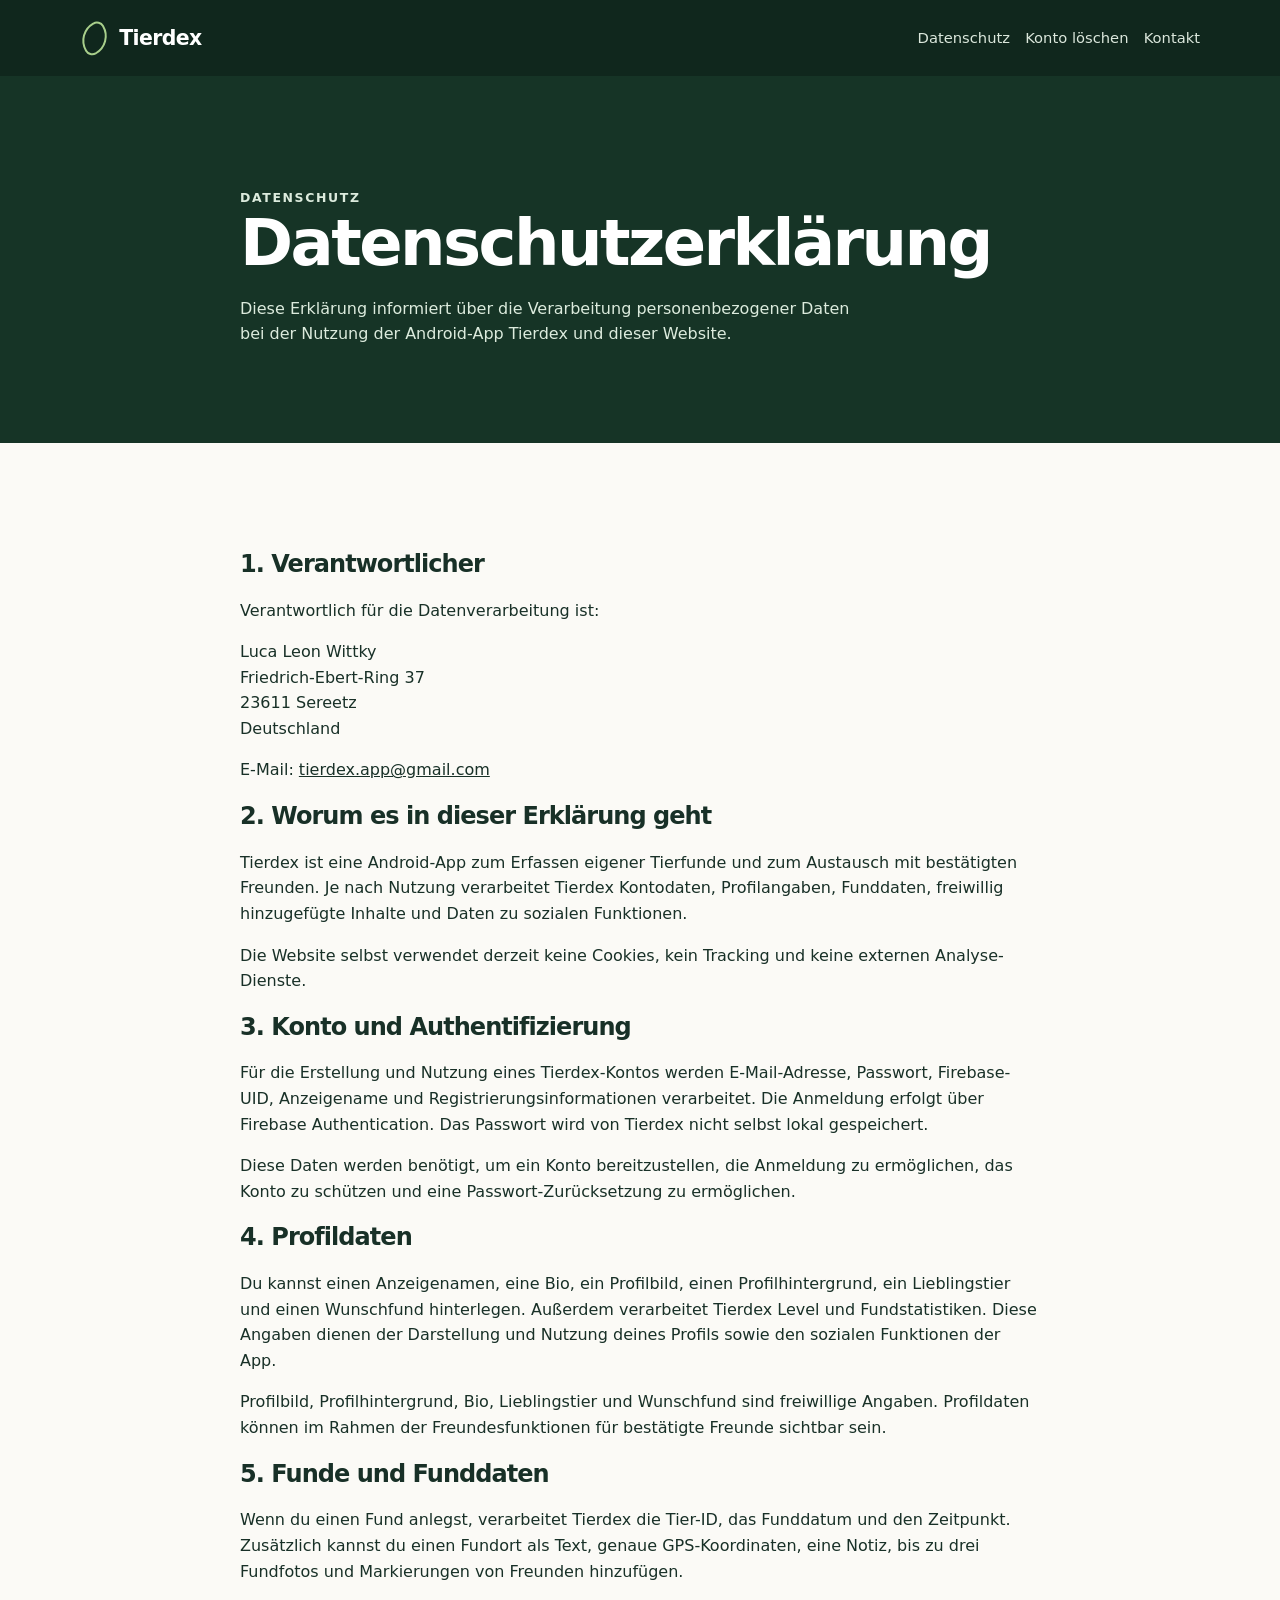
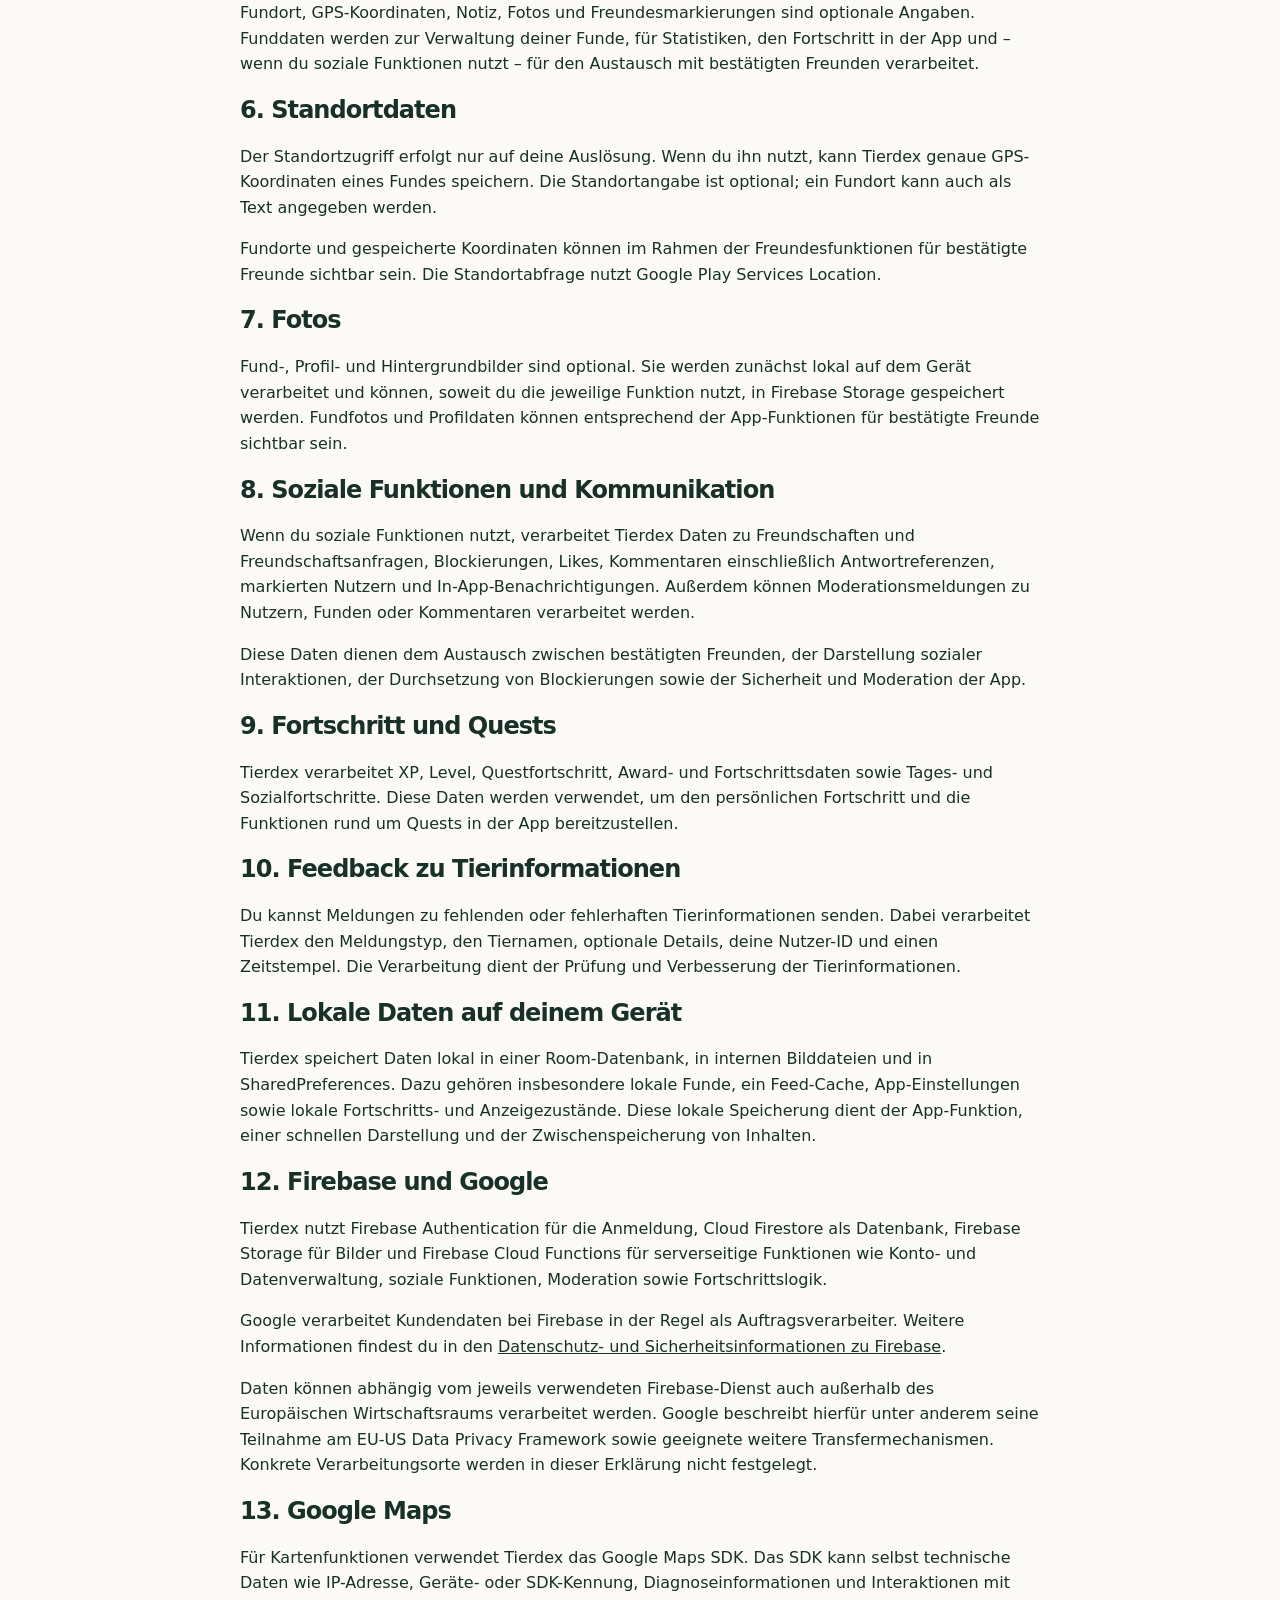
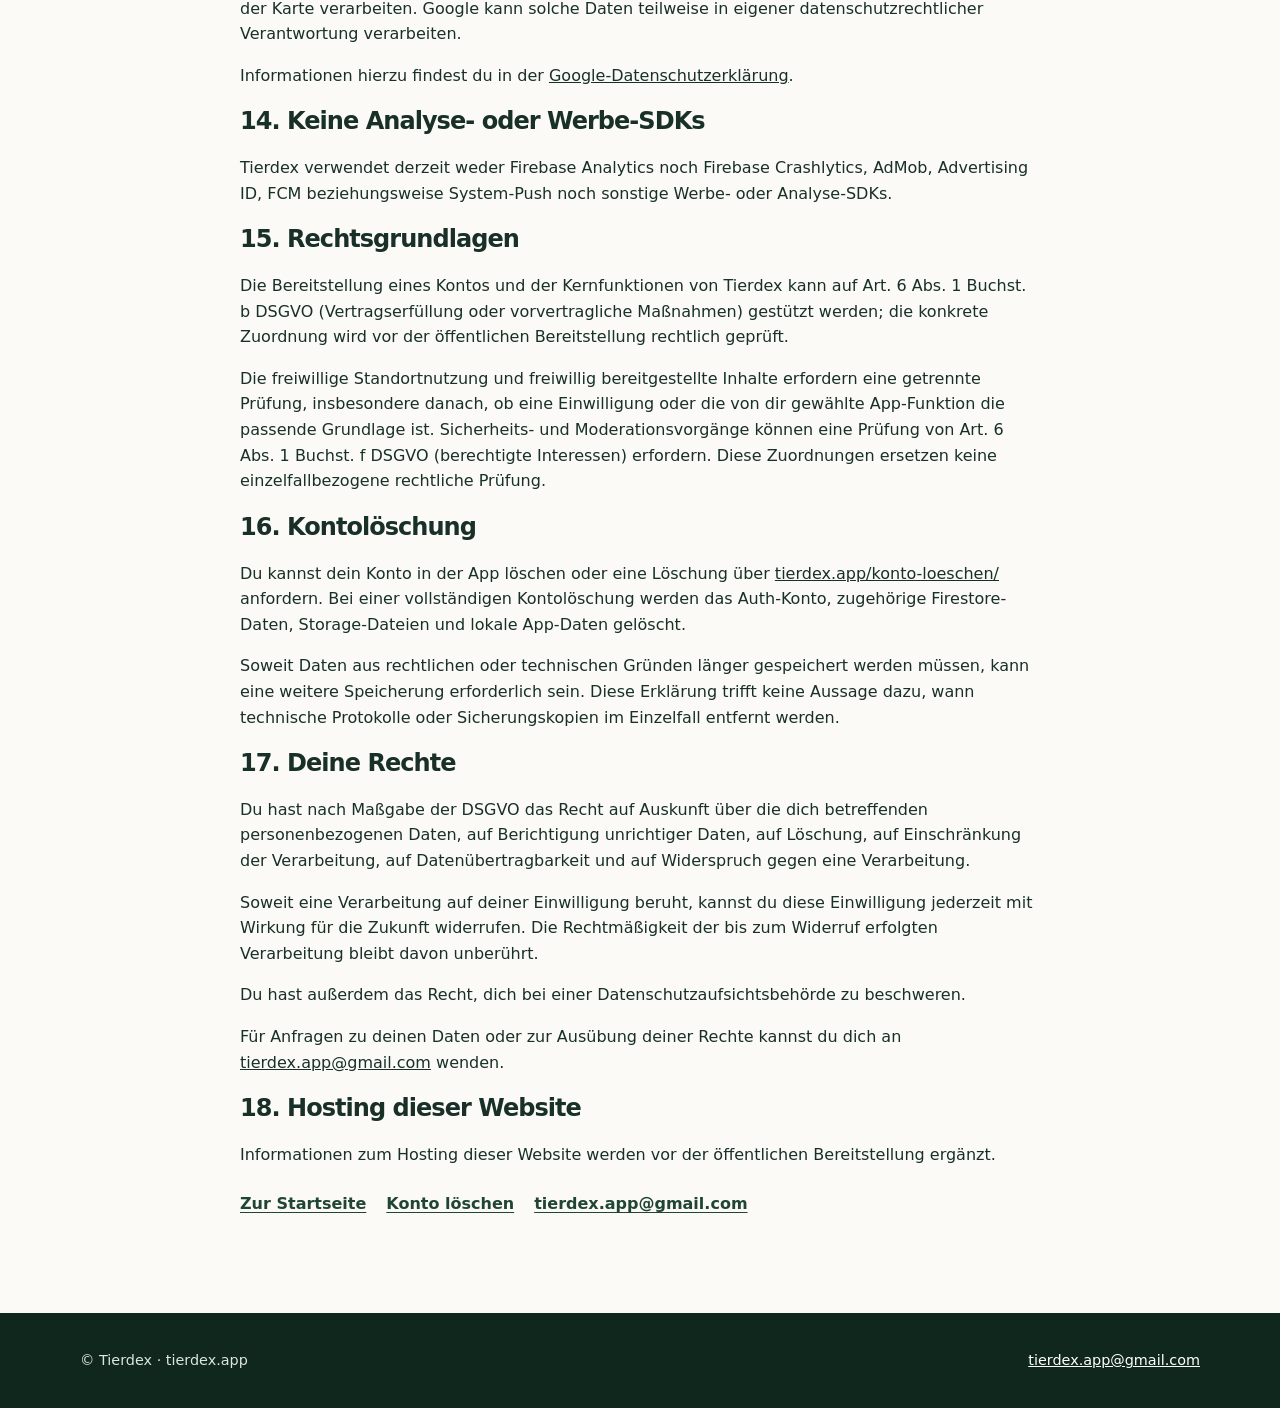
==== datenschutz/index.html @ e023c24e "Initial Tierdex website" ====
<!doctype html>
<html lang="de">
<head>
  <meta charset="utf-8">
  <meta name="viewport" content="width=device-width, initial-scale=1">
  <meta name="description" content="Datenschutzerklärung für die Android-App Tierdex.">
  <title>Datenschutz – Tierdex</title>
  <link rel="icon" type="image/svg+xml" href="data:image/svg+xml,%3Csvg xmlns='http://www.w3.org/2000/svg' viewBox='0 0 32 32'%3E%3Crect width='32' height='32' rx='8' fill='%2310271d'/%3E%3Cpath d='M23 7C14 8 9 13 9 21c6 1 12-3 14-14Z' fill='%23a8cf8b'/%3E%3C/svg%3E">
  <link rel="stylesheet" href="../styles.css">
</head>
<body>
  <a class="skip-link" href="#inhalt">Zum Inhalt springen</a>
  <header class="site-header">
    <nav class="nav" aria-label="Hauptnavigation">
      <a class="brand" href="../" aria-label="Tierdex Startseite"><span class="brand-mark" aria-hidden="true"></span>Tierdex</a>
      <div class="nav-links"><a href="./">Datenschutz</a><a href="../konto-loeschen/">Konto löschen</a><a href="../kontakt/">Kontakt</a></div>
    </nav>
  </header>
  <main id="inhalt">
    <section class="page-hero">
      <div class="page-hero-inner">
        <p class="eyebrow">Datenschutz</p>
        <h1>Datenschutzerklärung</h1>
        <p>Diese Erklärung informiert über die Verarbeitung personenbezogener Daten bei der Nutzung der Android-App Tierdex und dieser Website.</p>
      </div>
    </section>
    <article class="page-content">
      <section>
        <h2>1. Verantwortlicher</h2>
        <p>Verantwortlich für die Datenverarbeitung ist:</p>
        <p>Luca Leon Wittky<br>Friedrich-Ebert-Ring 37<br>23611 Sereetz<br>Deutschland</p>
        <p>E-Mail: <a href="mailto:tierdex.app@gmail.com">tierdex.app@gmail.com</a></p>
      </section>

      <section>
        <h2>2. Worum es in dieser Erklärung geht</h2>
        <p>Tierdex ist eine Android-App zum Erfassen eigener Tierfunde und zum Austausch mit bestätigten Freunden. Je nach Nutzung verarbeitet Tierdex Kontodaten, Profilangaben, Funddaten, freiwillig hinzugefügte Inhalte und Daten zu sozialen Funktionen.</p>
        <p>Die Website selbst verwendet derzeit keine Cookies, kein Tracking und keine externen Analyse-Dienste.</p>
      </section>

      <section>
        <h2>3. Konto und Authentifizierung</h2>
        <p>Für die Erstellung und Nutzung eines Tierdex-Kontos werden E-Mail-Adresse, Passwort, Firebase-UID, Anzeigename und Registrierungsinformationen verarbeitet. Die Anmeldung erfolgt über Firebase Authentication. Das Passwort wird von Tierdex nicht selbst lokal gespeichert.</p>
        <p>Diese Daten werden benötigt, um ein Konto bereitzustellen, die Anmeldung zu ermöglichen, das Konto zu schützen und eine Passwort-Zurücksetzung zu ermöglichen.</p>
      </section>

      <section>
        <h2>4. Profildaten</h2>
        <p>Du kannst einen Anzeigenamen, eine Bio, ein Profilbild, einen Profilhintergrund, ein Lieblingstier und einen Wunschfund hinterlegen. Außerdem verarbeitet Tierdex Level und Fundstatistiken. Diese Angaben dienen der Darstellung und Nutzung deines Profils sowie den sozialen Funktionen der App.</p>
        <p>Profilbild, Profilhintergrund, Bio, Lieblingstier und Wunschfund sind freiwillige Angaben. Profildaten können im Rahmen der Freundesfunktionen für bestätigte Freunde sichtbar sein.</p>
      </section>

      <section>
        <h2>5. Funde und Funddaten</h2>
        <p>Wenn du einen Fund anlegst, verarbeitet Tierdex die Tier-ID, das Funddatum und den Zeitpunkt. Zusätzlich kannst du einen Fundort als Text, genaue GPS-Koordinaten, eine Notiz, bis zu drei Fundfotos und Markierungen von Freunden hinzufügen.</p>
        <p>Fundort, GPS-Koordinaten, Notiz, Fotos und Freundesmarkierungen sind optionale Angaben. Funddaten werden zur Verwaltung deiner Funde, für Statistiken, den Fortschritt in der App und – wenn du soziale Funktionen nutzt – für den Austausch mit bestätigten Freunden verarbeitet.</p>
      </section>

      <section>
        <h2>6. Standortdaten</h2>
        <p>Der Standortzugriff erfolgt nur auf deine Auslösung. Wenn du ihn nutzt, kann Tierdex genaue GPS-Koordinaten eines Fundes speichern. Die Standortangabe ist optional; ein Fundort kann auch als Text angegeben werden.</p>
        <p>Fundorte und gespeicherte Koordinaten können im Rahmen der Freundesfunktionen für bestätigte Freunde sichtbar sein. Die Standortabfrage nutzt Google Play Services Location.</p>
      </section>

      <section>
        <h2>7. Fotos</h2>
        <p>Fund-, Profil- und Hintergrundbilder sind optional. Sie werden zunächst lokal auf dem Gerät verarbeitet und können, soweit du die jeweilige Funktion nutzt, in Firebase Storage gespeichert werden. Fundfotos und Profildaten können entsprechend der App-Funktionen für bestätigte Freunde sichtbar sein.</p>
      </section>

      <section>
        <h2>8. Soziale Funktionen und Kommunikation</h2>
        <p>Wenn du soziale Funktionen nutzt, verarbeitet Tierdex Daten zu Freundschaften und Freundschaftsanfragen, Blockierungen, Likes, Kommentaren einschließlich Antwortreferenzen, markierten Nutzern und In-App-Benachrichtigungen. Außerdem können Moderationsmeldungen zu Nutzern, Funden oder Kommentaren verarbeitet werden.</p>
        <p>Diese Daten dienen dem Austausch zwischen bestätigten Freunden, der Darstellung sozialer Interaktionen, der Durchsetzung von Blockierungen sowie der Sicherheit und Moderation der App.</p>
      </section>

      <section>
        <h2>9. Fortschritt und Quests</h2>
        <p>Tierdex verarbeitet XP, Level, Questfortschritt, Award- und Fortschrittsdaten sowie Tages- und Sozialfortschritte. Diese Daten werden verwendet, um den persönlichen Fortschritt und die Funktionen rund um Quests in der App bereitzustellen.</p>
      </section>

      <section>
        <h2>10. Feedback zu Tierinformationen</h2>
        <p>Du kannst Meldungen zu fehlenden oder fehlerhaften Tierinformationen senden. Dabei verarbeitet Tierdex den Meldungstyp, den Tiernamen, optionale Details, deine Nutzer-ID und einen Zeitstempel. Die Verarbeitung dient der Prüfung und Verbesserung der Tierinformationen.</p>
      </section>

      <section>
        <h2>11. Lokale Daten auf deinem Gerät</h2>
        <p>Tierdex speichert Daten lokal in einer Room-Datenbank, in internen Bilddateien und in SharedPreferences. Dazu gehören insbesondere lokale Funde, ein Feed-Cache, App-Einstellungen sowie lokale Fortschritts- und Anzeigezustände. Diese lokale Speicherung dient der App-Funktion, einer schnellen Darstellung und der Zwischenspeicherung von Inhalten.</p>
      </section>

      <section>
        <h2>12. Firebase und Google</h2>
        <p>Tierdex nutzt Firebase Authentication für die Anmeldung, Cloud Firestore als Datenbank, Firebase Storage für Bilder und Firebase Cloud Functions für serverseitige Funktionen wie Konto- und Datenverwaltung, soziale Funktionen, Moderation sowie Fortschrittslogik.</p>
        <p>Google verarbeitet Kundendaten bei Firebase in der Regel als Auftragsverarbeiter. Weitere Informationen findest du in den <a href="https://firebase.google.com/support/privacy" rel="noopener noreferrer">Datenschutz- und Sicherheitsinformationen zu Firebase</a>.</p>
        <p>Daten können abhängig vom jeweils verwendeten Firebase-Dienst auch außerhalb des Europäischen Wirtschaftsraums verarbeitet werden. Google beschreibt hierfür unter anderem seine Teilnahme am EU-US Data Privacy Framework sowie geeignete weitere Transfermechanismen. Konkrete Verarbeitungsorte werden in dieser Erklärung nicht festgelegt.</p>
      </section>

      <section>
        <h2>13. Google Maps</h2>
        <p>Für Kartenfunktionen verwendet Tierdex das Google Maps SDK. Das SDK kann selbst technische Daten wie IP-Adresse, Geräte- oder SDK-Kennung, Diagnoseinformationen und Interaktionen mit der Karte verarbeiten. Google kann solche Daten teilweise in eigener datenschutzrechtlicher Verantwortung verarbeiten.</p>
        <p>Informationen hierzu findest du in der <a href="https://policies.google.com/privacy" rel="noopener noreferrer">Google-Datenschutzerklärung</a>.</p>
      </section>

      <section>
        <h2>14. Keine Analyse- oder Werbe-SDKs</h2>
        <p>Tierdex verwendet derzeit weder Firebase Analytics noch Firebase Crashlytics, AdMob, Advertising ID, FCM beziehungsweise System-Push noch sonstige Werbe- oder Analyse-SDKs.</p>
      </section>

      <section>
        <h2>15. Rechtsgrundlagen</h2>
        <p>Die Bereitstellung eines Kontos und der Kernfunktionen von Tierdex kann auf Art. 6 Abs. 1 Buchst. b DSGVO (Vertragserfüllung oder vorvertragliche Maßnahmen) gestützt werden; die konkrete Zuordnung wird vor der öffentlichen Bereitstellung rechtlich geprüft.</p>
        <p>Die freiwillige Standortnutzung und freiwillig bereitgestellte Inhalte erfordern eine getrennte Prüfung, insbesondere danach, ob eine Einwilligung oder die von dir gewählte App-Funktion die passende Grundlage ist. Sicherheits- und Moderationsvorgänge können eine Prüfung von Art. 6 Abs. 1 Buchst. f DSGVO (berechtigte Interessen) erfordern. Diese Zuordnungen ersetzen keine einzelfallbezogene rechtliche Prüfung.</p>
      </section>

      <section>
        <h2>16. Kontolöschung</h2>
        <p>Du kannst dein Konto in der App löschen oder eine Löschung über <a href="../konto-loeschen/">tierdex.app/konto-loeschen/</a> anfordern. Bei einer vollständigen Kontolöschung werden das Auth-Konto, zugehörige Firestore-Daten, Storage-Dateien und lokale App-Daten gelöscht.</p>
        <p>Soweit Daten aus rechtlichen oder technischen Gründen länger gespeichert werden müssen, kann eine weitere Speicherung erforderlich sein. Diese Erklärung trifft keine Aussage dazu, wann technische Protokolle oder Sicherungskopien im Einzelfall entfernt werden.</p>
      </section>

      <section>
        <h2>17. Deine Rechte</h2>
        <p>Du hast nach Maßgabe der DSGVO das Recht auf Auskunft über die dich betreffenden personenbezogenen Daten, auf Berichtigung unrichtiger Daten, auf Löschung, auf Einschränkung der Verarbeitung, auf Datenübertragbarkeit und auf Widerspruch gegen eine Verarbeitung.</p>
        <p>Soweit eine Verarbeitung auf deiner Einwilligung beruht, kannst du diese Einwilligung jederzeit mit Wirkung für die Zukunft widerrufen. Die Rechtmäßigkeit der bis zum Widerruf erfolgten Verarbeitung bleibt davon unberührt.</p>
        <p>Du hast außerdem das Recht, dich bei einer Datenschutzaufsichtsbehörde zu beschweren.</p>
        <p>Für Anfragen zu deinen Daten oder zur Ausübung deiner Rechte kannst du dich an <a href="mailto:tierdex.app@gmail.com">tierdex.app@gmail.com</a> wenden.</p>
      </section>

      <section>
        <h2>18. Hosting dieser Website</h2>
        <p>Informationen zum Hosting dieser Website werden vor der öffentlichen Bereitstellung ergänzt.</p>
      </section>

      <nav class="page-links" aria-label="Weiterführende Links"><a href="../">Zur Startseite</a><a href="../konto-loeschen/">Konto löschen</a><a href="mailto:tierdex.app@gmail.com">tierdex.app@gmail.com</a></nav>
      <!-- VOR VERÖFFENTLICHUNG: Hosting-Anbieter, Server-Log-Verarbeitung und ggf. Drittlandtransfer ergänzen. -->
    </article>
  </main>
  <footer class="site-footer"><div class="footer-inner"><span>© Tierdex · tierdex.app</span><a href="mailto:tierdex.app@gmail.com">tierdex.app@gmail.com</a></div></footer>
</body>
</html>
---- styles.css ----
:root {
  --forest-950: #10271d;
  --forest-900: #163426;
  --forest-800: #204633;
  --moss: #6fa35b;
  --moss-light: #a8cf8b;
  --sand: #f2efe7;
  --cream: #fbfaf6;
  --ink: #183027;
  --muted: #5f7067;
  --line: #d9dfd6;
  --shadow: 0 18px 50px rgba(16, 39, 29, .12);
}

* { box-sizing: border-box; }
html { scroll-behavior: smooth; }
body {
  margin: 0;
  color: var(--ink);
  background: var(--cream);
  font-family: Inter, ui-sans-serif, system-ui, -apple-system, BlinkMacSystemFont, "Segoe UI", sans-serif;
  line-height: 1.6;
}
a { color: inherit; }
.skip-link { position: absolute; left: -999px; }
.skip-link:focus { left: 1rem; top: 1rem; z-index: 10; padding: .65rem 1rem; background: var(--cream); border-radius: .4rem; }
.site-header { background: var(--forest-950); color: white; }
.nav {
  width: min(1120px, calc(100% - 2rem));
  min-height: 76px;
  margin: auto;
  display: flex;
  align-items: center;
  justify-content: space-between;
  gap: 1.25rem;
}
.brand { display: inline-flex; align-items: center; gap: .65rem; color: white; text-decoration: none; font-size: 1.28rem; font-weight: 750; letter-spacing: -.03em; }
.brand-mark { width: 1.8rem; height: 1.8rem; border: 2px solid var(--moss-light); border-radius: 72% 28% 72% 28%; transform: rotate(-30deg); display: inline-block; }
.nav-links { display: flex; flex-wrap: wrap; justify-content: flex-end; gap: .3rem .95rem; }
.nav-links a { color: #dbe7dc; font-size: .92rem; text-decoration: none; }
.nav-links a:hover, .nav-links a:focus-visible { color: white; text-decoration: underline; text-underline-offset: .25rem; }
.hero { color: white; background: radial-gradient(circle at 83% 18%, #47754d 0, transparent 24rem), linear-gradient(135deg, var(--forest-950), var(--forest-800)); }
.hero-inner { width: min(1120px, calc(100% - 2rem)); margin: auto; padding: clamp(4.5rem, 11vw, 8rem) 0 clamp(5.5rem, 13vw, 9rem); }
.eyebrow { margin: 0 0 1rem; color: var(--moss-light); font-weight: 700; font-size: .78rem; letter-spacing: .13em; text-transform: uppercase; }
h1, h2, h3 { line-height: 1.12; letter-spacing: -.04em; }
h1 { max-width: 750px; margin: 0; font-size: clamp(2.7rem, 7vw, 5.4rem); }
.hero-copy { max-width: 620px; margin: 1.5rem 0 0; color: #e5eee5; font-size: clamp(1.08rem, 2vw, 1.3rem); }
.play-note { display: inline-flex; align-items: center; margin-top: 2rem; padding: .55rem .9rem; border: 1px solid rgba(232, 244, 230, .35); border-radius: 999px; color: #f2f8ef; font-size: .92rem; }
.content { width: min(1120px, calc(100% - 2rem)); margin: auto; }
.features { padding: clamp(4rem, 8vw, 6.5rem) 0; }
.section-intro { max-width: 620px; margin-bottom: 2.1rem; }
.section-intro h2 { margin: 0; font-size: clamp(1.8rem, 4vw, 2.7rem); }
.section-intro p { color: var(--muted); margin: .8rem 0 0; }
.feature-grid { display: grid; grid-template-columns: repeat(3, 1fr); gap: 1rem; }
.feature { padding: 1.65rem; background: white; border: 1px solid var(--line); border-radius: 1rem; box-shadow: 0 5px 18px rgba(16,39,29,.04); }
.feature-number { color: var(--moss); font-size: .8rem; font-weight: 800; letter-spacing: .11em; }
.feature h3 { margin: .6rem 0; font-size: 1.35rem; }
.feature p { margin: 0; color: var(--muted); }
.site-footer { padding: 2.25rem 0; background: var(--forest-950); color: #dbe7dc; }
.footer-inner { width: min(1120px, calc(100% - 2rem)); margin: auto; display: flex; flex-wrap: wrap; justify-content: space-between; gap: 1rem; font-size: .9rem; }
.site-footer a { color: white; }
.page-hero { padding: clamp(3.5rem, 8vw, 6rem) 0; color: white; background: var(--forest-900); }
.page-hero-inner { width: min(800px, calc(100% - 2rem)); margin: auto; }
.page-hero h1 { font-size: clamp(2.3rem, 6vw, 4rem); }
.page-hero p { max-width: 630px; margin: 1rem 0 0; color: #dcebdd; }
.page-content { width: min(800px, calc(100% - 2rem)); margin: auto; padding: clamp(3rem, 7vw, 5.5rem) 0; }
.placeholder { padding: clamp(1.4rem, 4vw, 2.2rem); border: 1px solid var(--line); border-left: 4px solid var(--moss); border-radius: .8rem; background: white; box-shadow: var(--shadow); }
.placeholder h2 { margin-top: 0; font-size: 1.5rem; }
.placeholder p { color: var(--muted); }
.placeholder p:last-child { margin-bottom: 0; }
.contact-card { margin-top: 1.5rem; padding: 1.5rem; border-radius: .8rem; background: var(--sand); }
.contact-card a { color: var(--forest-800); font-weight: 700; }
.deletion-content { display: grid; gap: 1rem; }
.deletion-section { padding: clamp(1.4rem, 4vw, 2.2rem); background: white; border: 1px solid var(--line); border-radius: .8rem; box-shadow: 0 5px 18px rgba(16,39,29,.04); }
.deletion-section h2 { margin: 0; font-size: clamp(1.4rem, 3vw, 1.75rem); }
.deletion-section p { color: var(--muted); }
.deletion-section p:last-child { margin-bottom: 0; }
.deletion-request { border-left: 4px solid var(--moss); box-shadow: var(--shadow); }
.email-button { display: inline-flex; justify-content: center; align-items: center; min-height: 3rem; margin: .3rem 0 1rem; padding: .72rem 1rem; border-radius: .55rem; color: white; background: var(--forest-800); font-weight: 750; text-align: center; text-decoration: none; }
.email-button:hover, .email-button:focus-visible { background: var(--forest-950); outline: 3px solid var(--moss-light); outline-offset: 3px; }
.supporting-note { padding-top: 1rem; border-top: 1px solid var(--line); font-size: .94rem; }
.deletion-list { margin: 1rem 0; padding-left: 1.3rem; color: var(--muted); }
.deletion-list li + li { margin-top: .35rem; }
.page-links { display: flex; flex-wrap: wrap; gap: .7rem 1.25rem; padding: .5rem 0; }
.page-links a { color: var(--forest-800); font-weight: 700; text-underline-offset: .2rem; }
@media (max-width: 680px) {
  .nav { padding: 1rem 0; align-items: flex-start; flex-direction: column; }
  .nav-links { justify-content: flex-start; }
  .feature-grid { grid-template-columns: 1fr; }
}
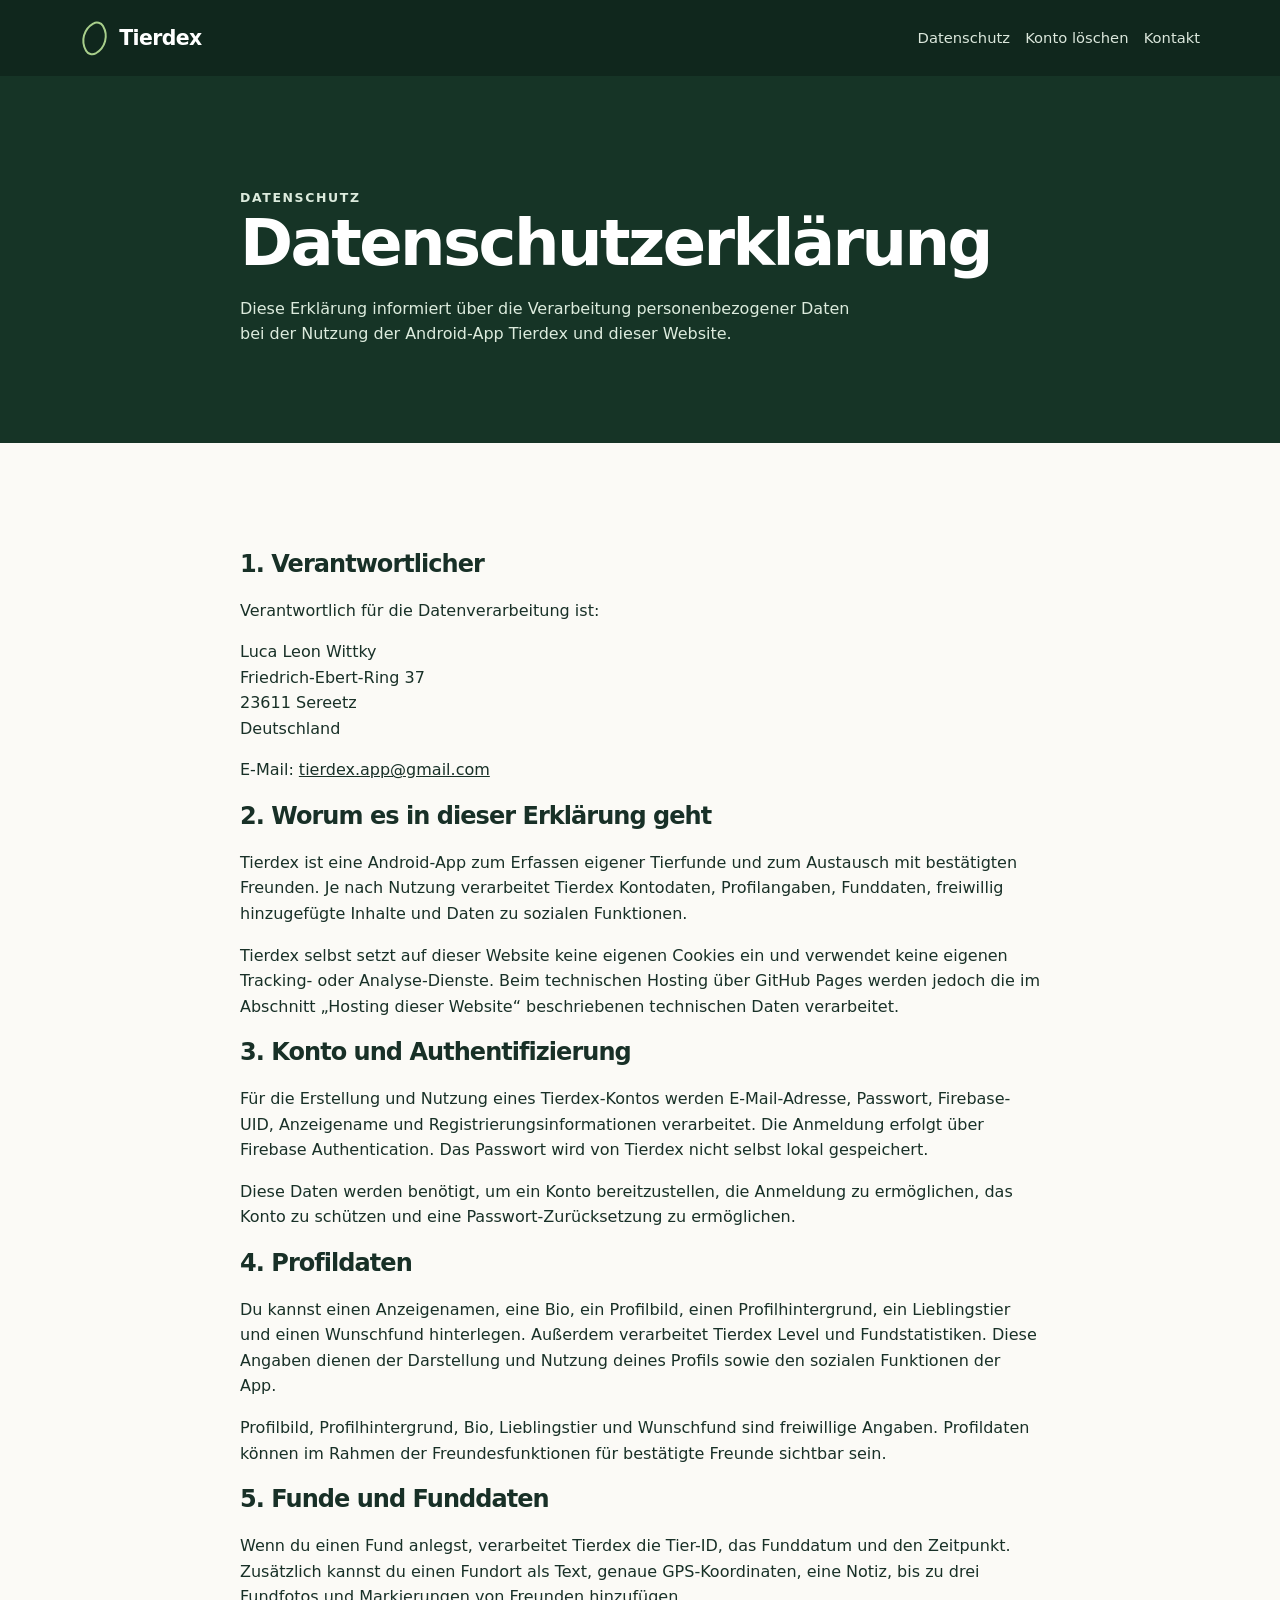
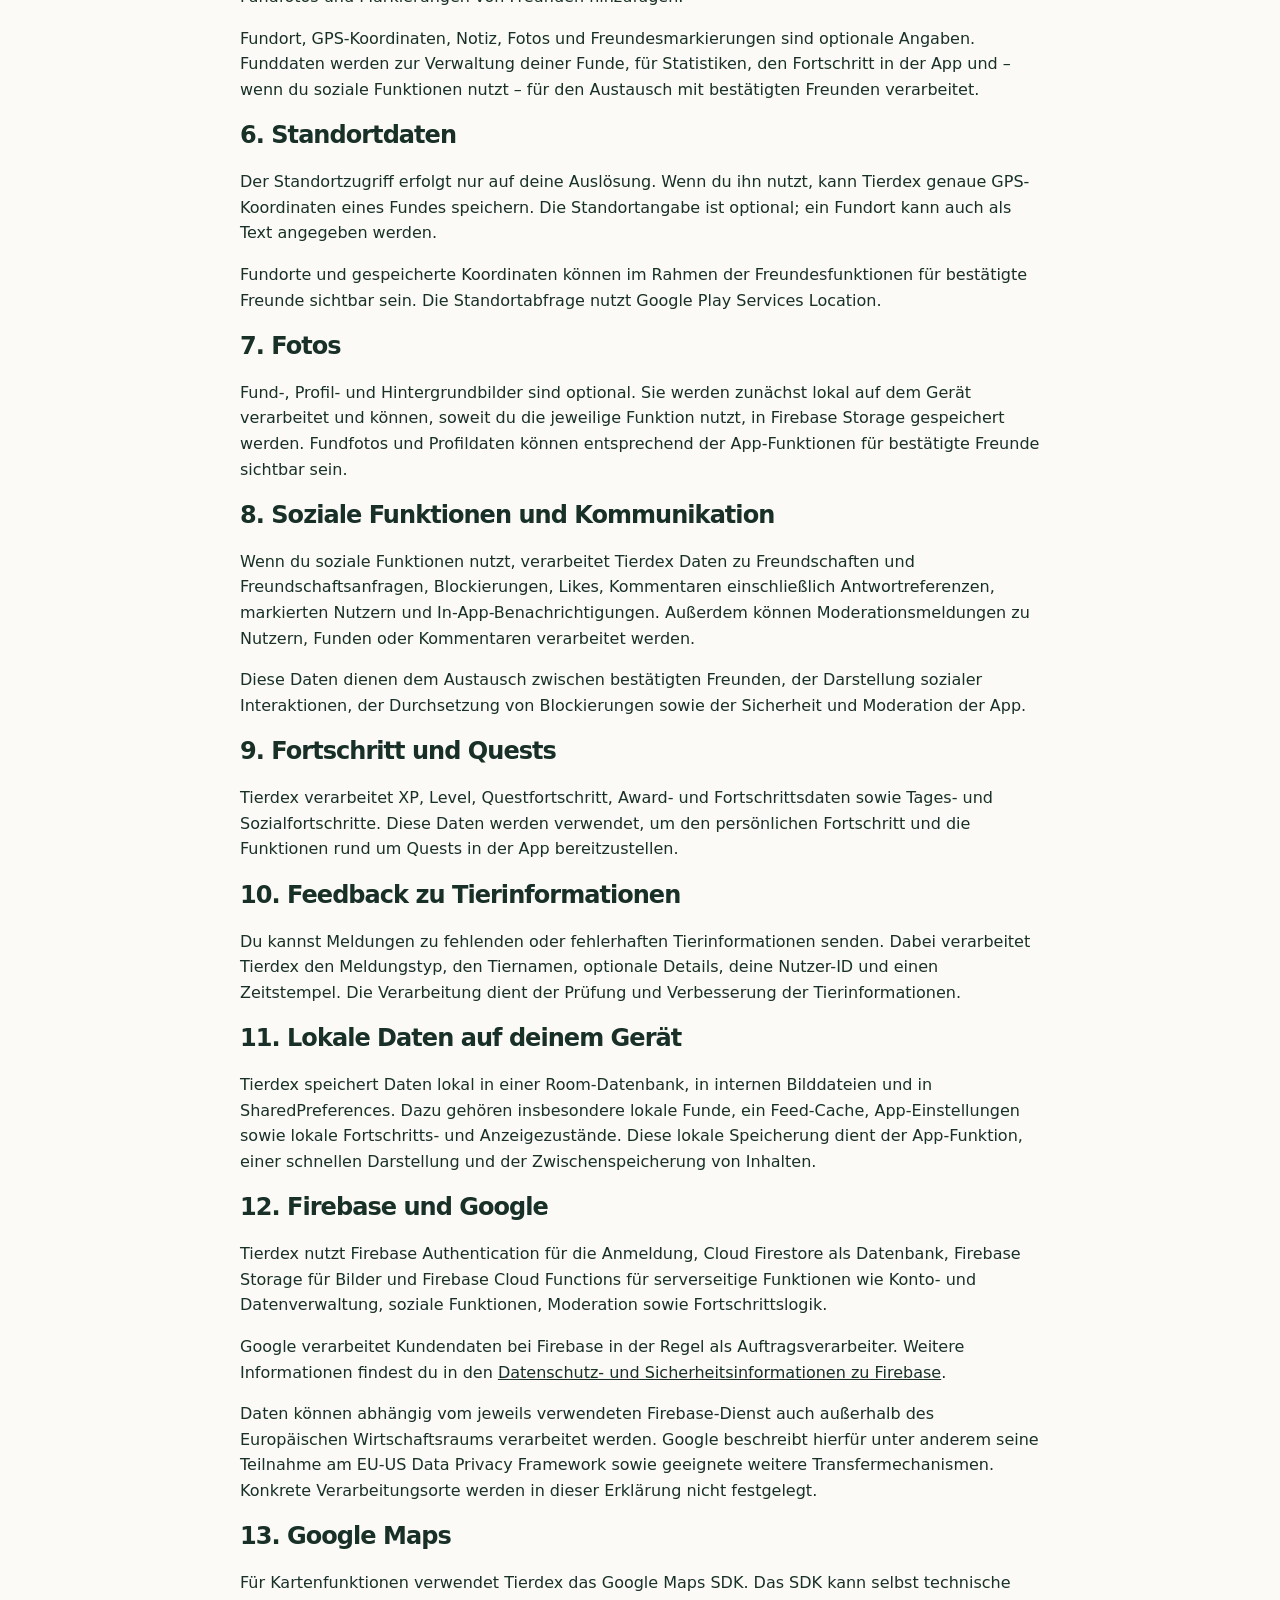
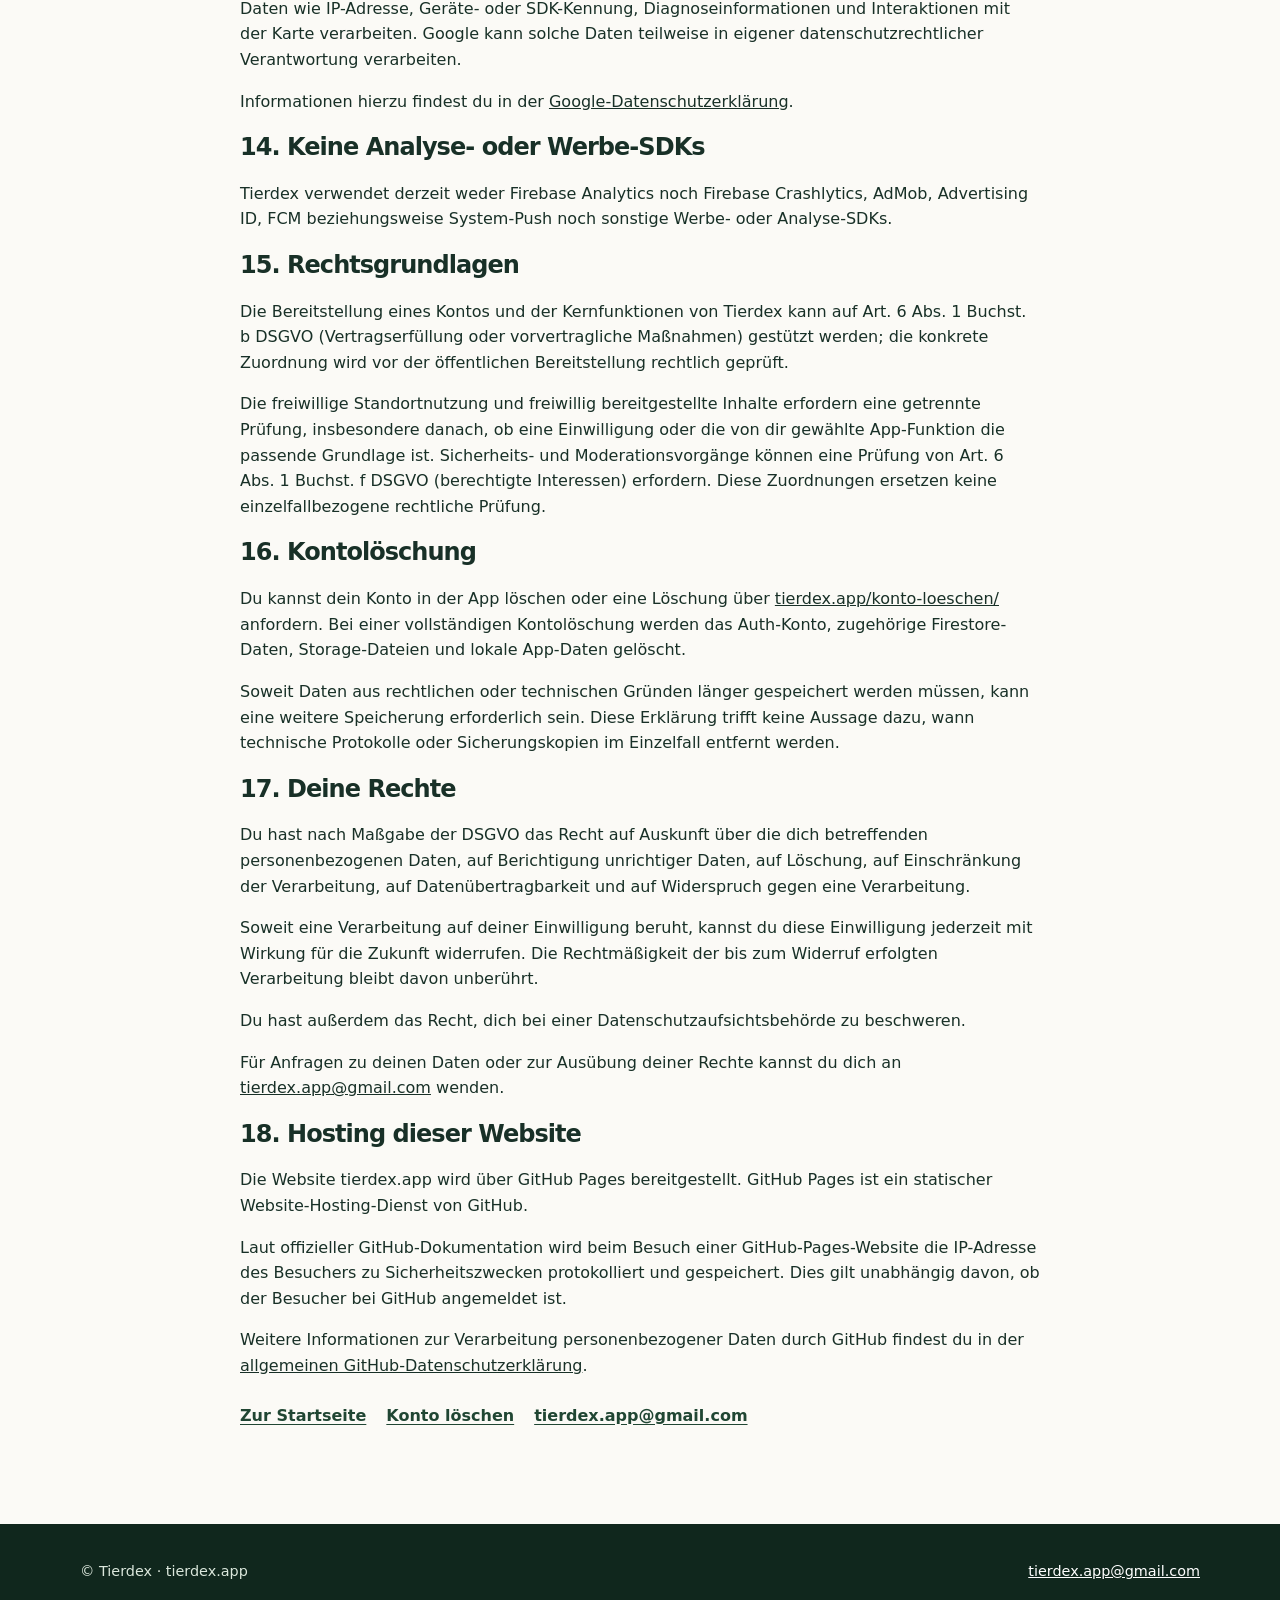
==== commit 3ff079b1: "Add GitHub Pages hosting privacy information" ====
--- a/datenschutz/index.html
+++ b/datenschutz/index.html
@@ -35,7 +35,7 @@
       <section>
         <h2>2. Worum es in dieser Erklärung geht</h2>
         <p>Tierdex ist eine Android-App zum Erfassen eigener Tierfunde und zum Austausch mit bestätigten Freunden. Je nach Nutzung verarbeitet Tierdex Kontodaten, Profilangaben, Funddaten, freiwillig hinzugefügte Inhalte und Daten zu sozialen Funktionen.</p>
-        <p>Die Website selbst verwendet derzeit keine Cookies, kein Tracking und keine externen Analyse-Dienste.</p>
+        <p>Tierdex selbst setzt auf dieser Website keine eigenen Cookies ein und verwendet keine eigenen Tracking- oder Analyse-Dienste. Beim technischen Hosting über GitHub Pages werden jedoch die im Abschnitt „Hosting dieser Website“ beschriebenen technischen Daten verarbeitet.</p>
       </section>
 
       <section>
@@ -128,11 +128,12 @@
 
       <section>
         <h2>18. Hosting dieser Website</h2>
-        <p>Informationen zum Hosting dieser Website werden vor der öffentlichen Bereitstellung ergänzt.</p>
+        <p>Die Website tierdex.app wird über GitHub Pages bereitgestellt. GitHub Pages ist ein statischer Website-Hosting-Dienst von GitHub.</p>
+        <p>Laut offizieller GitHub-Dokumentation wird beim Besuch einer GitHub-Pages-Website die IP-Adresse des Besuchers zu Sicherheitszwecken protokolliert und gespeichert. Dies gilt unabhängig davon, ob der Besucher bei GitHub angemeldet ist.</p>
+        <p>Weitere Informationen zur Verarbeitung personenbezogener Daten durch GitHub findest du in der <a href="https://docs.github.com/de/site-policy/privacy-policies/github-general-privacy-statement" rel="noopener noreferrer">allgemeinen GitHub-Datenschutzerklärung</a>.</p>
       </section>
 
       <nav class="page-links" aria-label="Weiterführende Links"><a href="../">Zur Startseite</a><a href="../konto-loeschen/">Konto löschen</a><a href="mailto:tierdex.app@gmail.com">tierdex.app@gmail.com</a></nav>
-      <!-- VOR VERÖFFENTLICHUNG: Hosting-Anbieter, Server-Log-Verarbeitung und ggf. Drittlandtransfer ergänzen. -->
     </article>
   </main>
   <footer class="site-footer"><div class="footer-inner"><span>© Tierdex · tierdex.app</span><a href="mailto:tierdex.app@gmail.com">tierdex.app@gmail.com</a></div></footer>
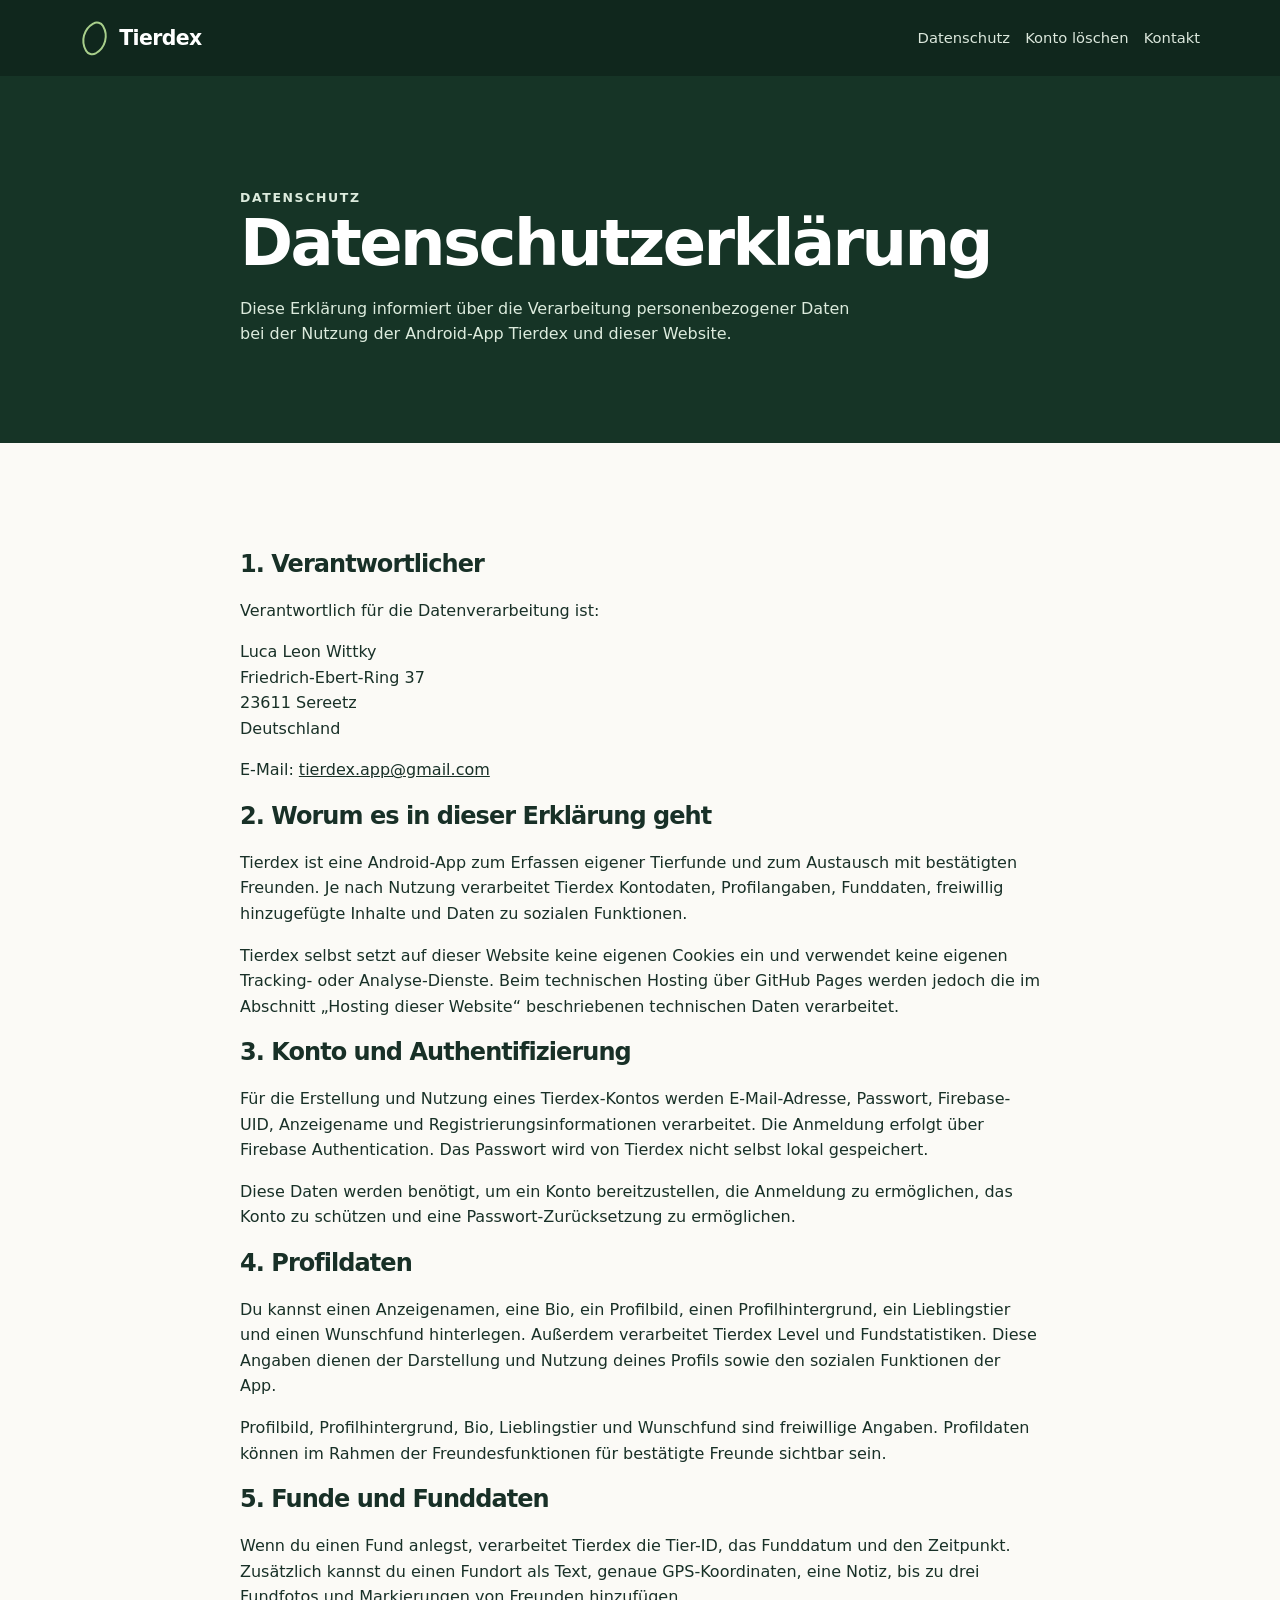
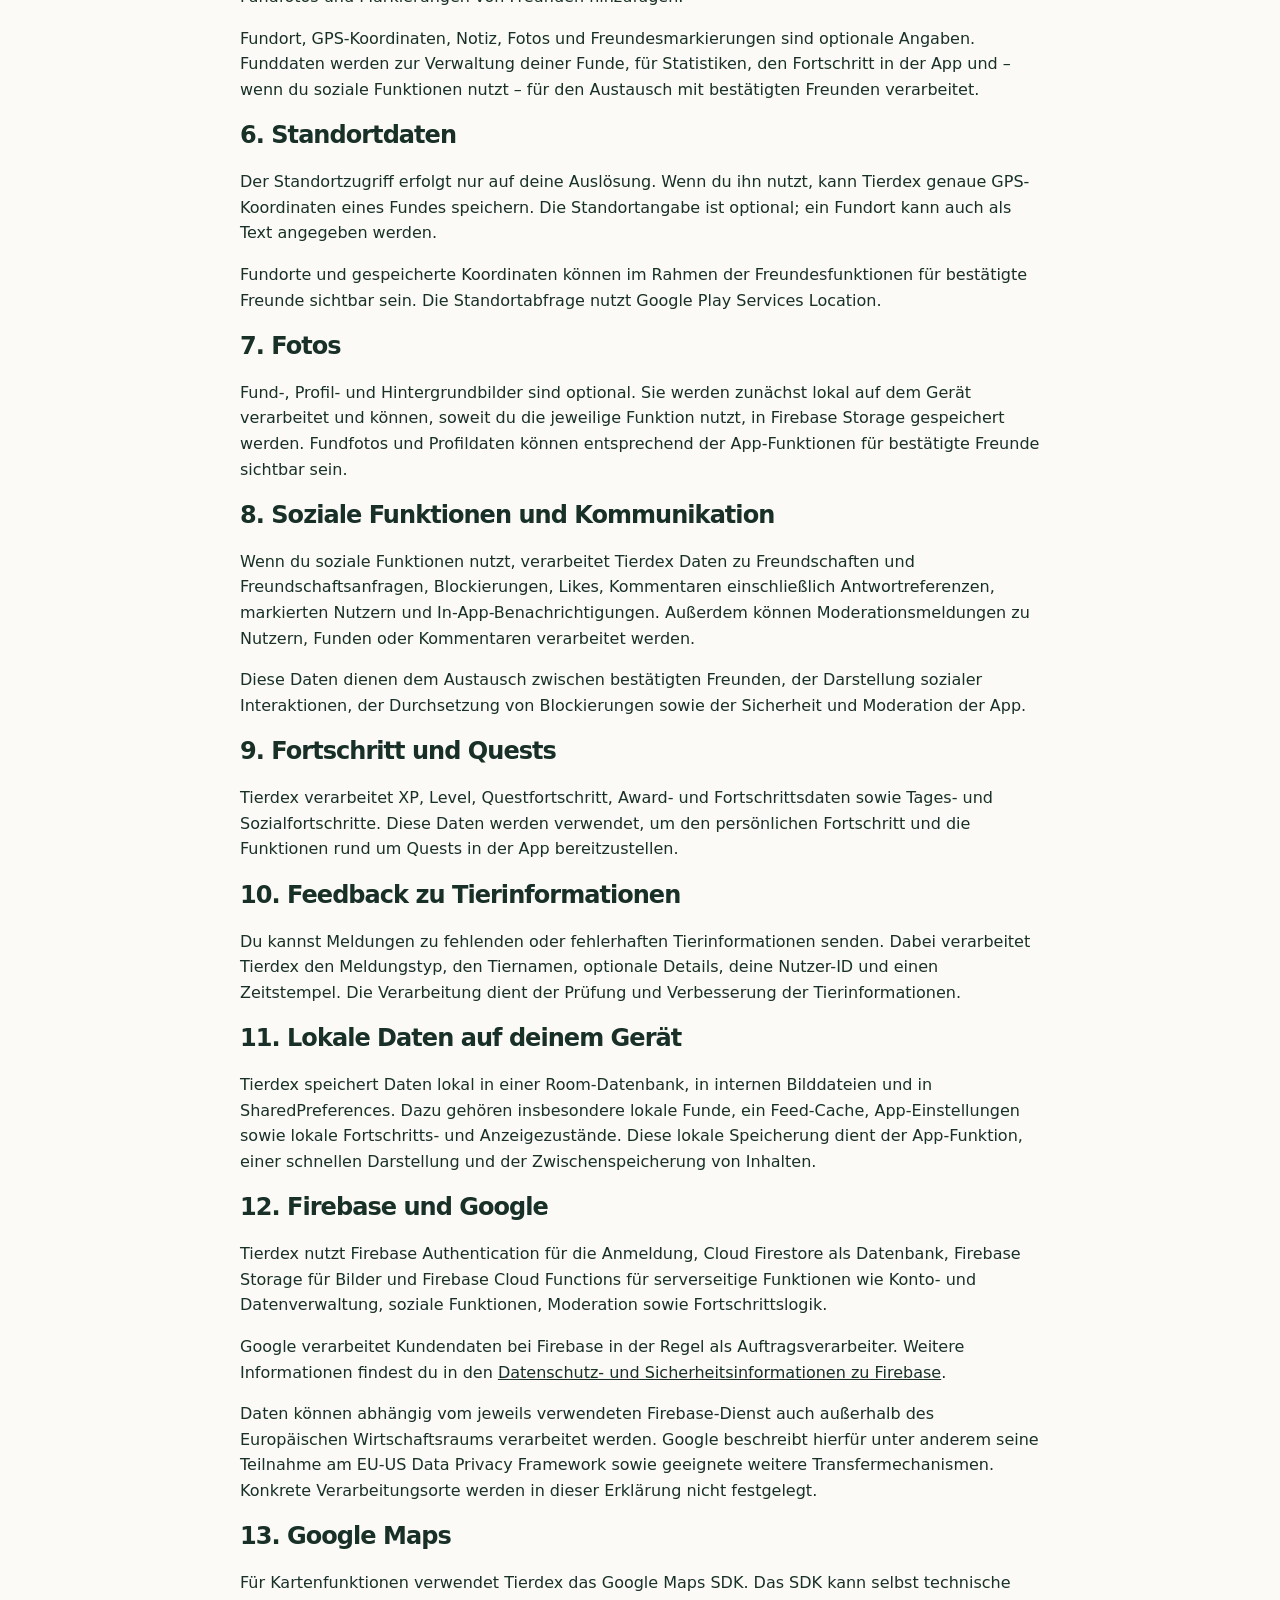
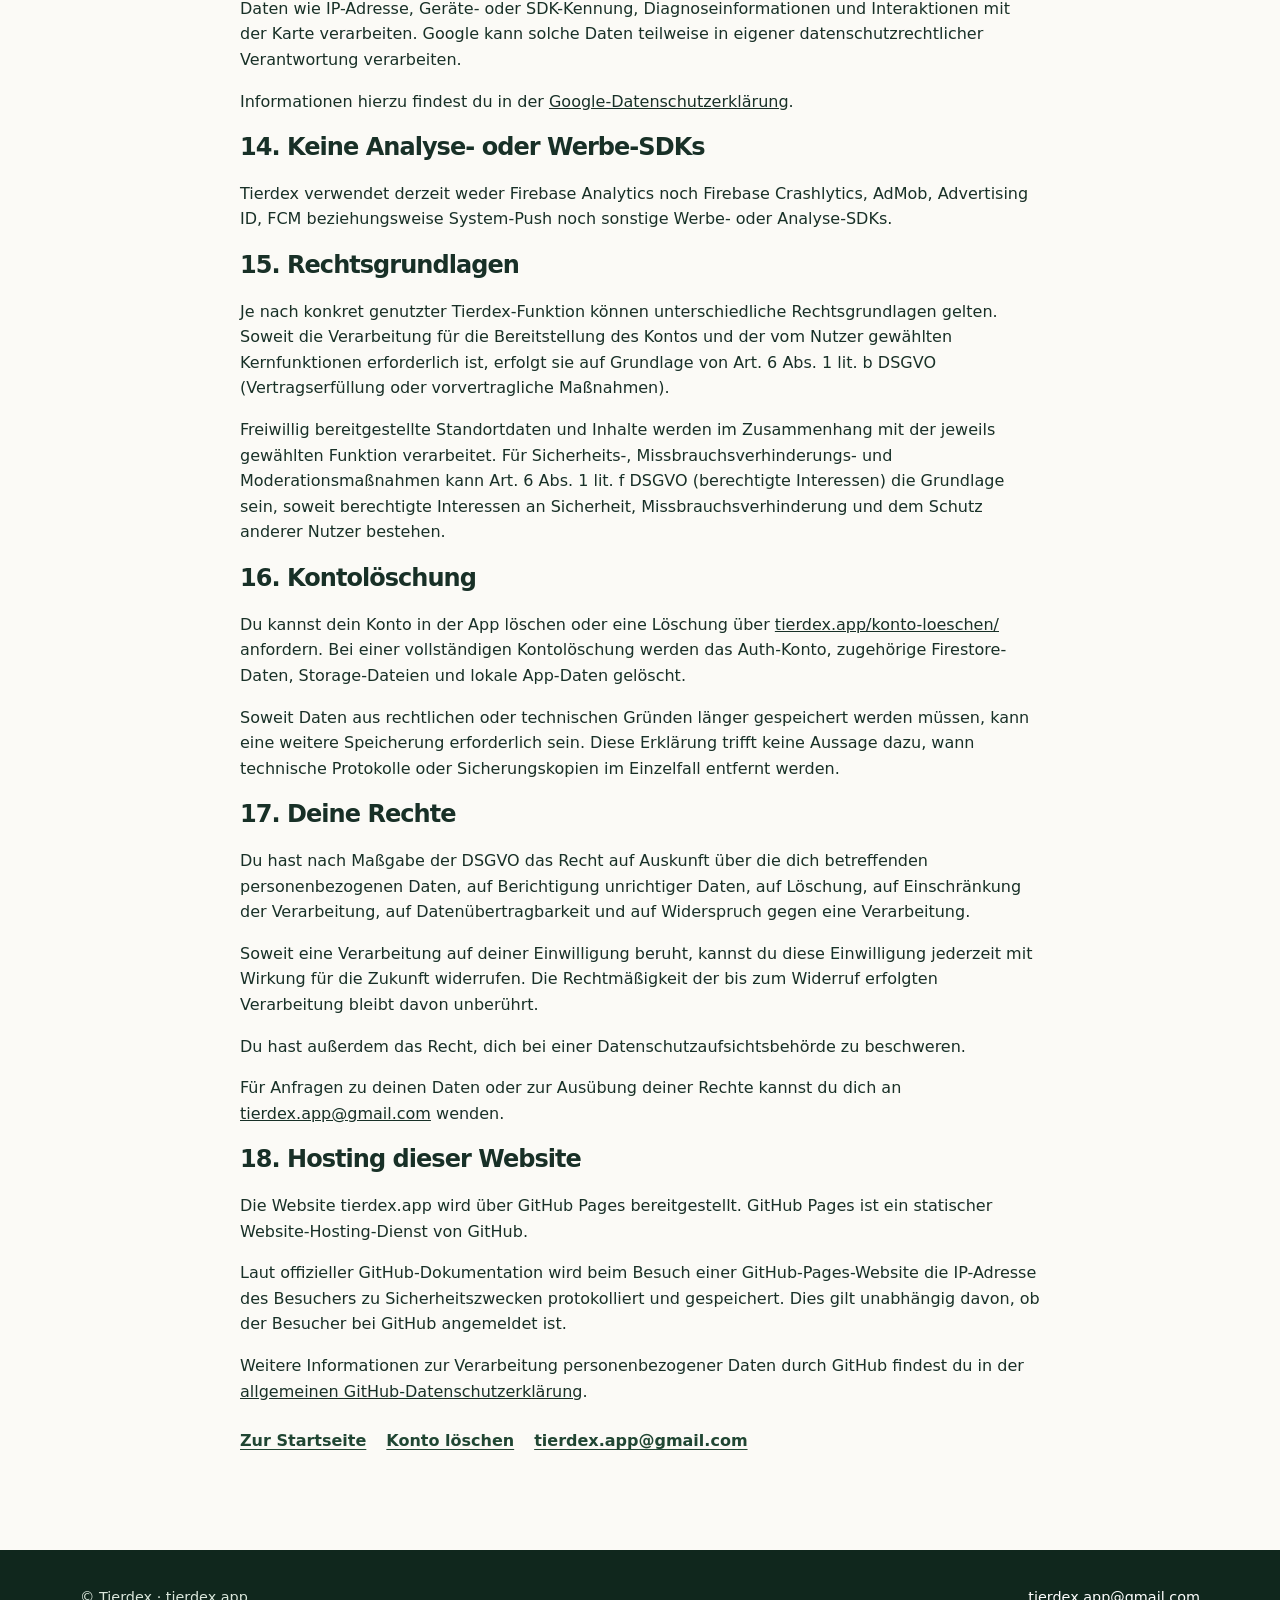
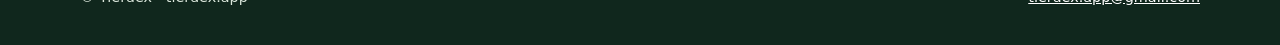
==== commit 1f5c764d: "Finalize privacy policy legal basis section" ====
--- a/datenschutz/index.html
+++ b/datenschutz/index.html
@@ -108,8 +108,8 @@
 
       <section>
         <h2>15. Rechtsgrundlagen</h2>
-        <p>Die Bereitstellung eines Kontos und der Kernfunktionen von Tierdex kann auf Art. 6 Abs. 1 Buchst. b DSGVO (Vertragserfüllung oder vorvertragliche Maßnahmen) gestützt werden; die konkrete Zuordnung wird vor der öffentlichen Bereitstellung rechtlich geprüft.</p>
-        <p>Die freiwillige Standortnutzung und freiwillig bereitgestellte Inhalte erfordern eine getrennte Prüfung, insbesondere danach, ob eine Einwilligung oder die von dir gewählte App-Funktion die passende Grundlage ist. Sicherheits- und Moderationsvorgänge können eine Prüfung von Art. 6 Abs. 1 Buchst. f DSGVO (berechtigte Interessen) erfordern. Diese Zuordnungen ersetzen keine einzelfallbezogene rechtliche Prüfung.</p>
+        <p>Je nach konkret genutzter Tierdex-Funktion können unterschiedliche Rechtsgrundlagen gelten. Soweit die Verarbeitung für die Bereitstellung des Kontos und der vom Nutzer gewählten Kernfunktionen erforderlich ist, erfolgt sie auf Grundlage von Art. 6 Abs. 1 lit. b DSGVO (Vertragserfüllung oder vorvertragliche Maßnahmen).</p>
+        <p>Freiwillig bereitgestellte Standortdaten und Inhalte werden im Zusammenhang mit der jeweils gewählten Funktion verarbeitet. Für Sicherheits-, Missbrauchsverhinderungs- und Moderationsmaßnahmen kann Art. 6 Abs. 1 lit. f DSGVO (berechtigte Interessen) die Grundlage sein, soweit berechtigte Interessen an Sicherheit, Missbrauchsverhinderung und dem Schutz anderer Nutzer bestehen.</p>
       </section>
 
       <section>
